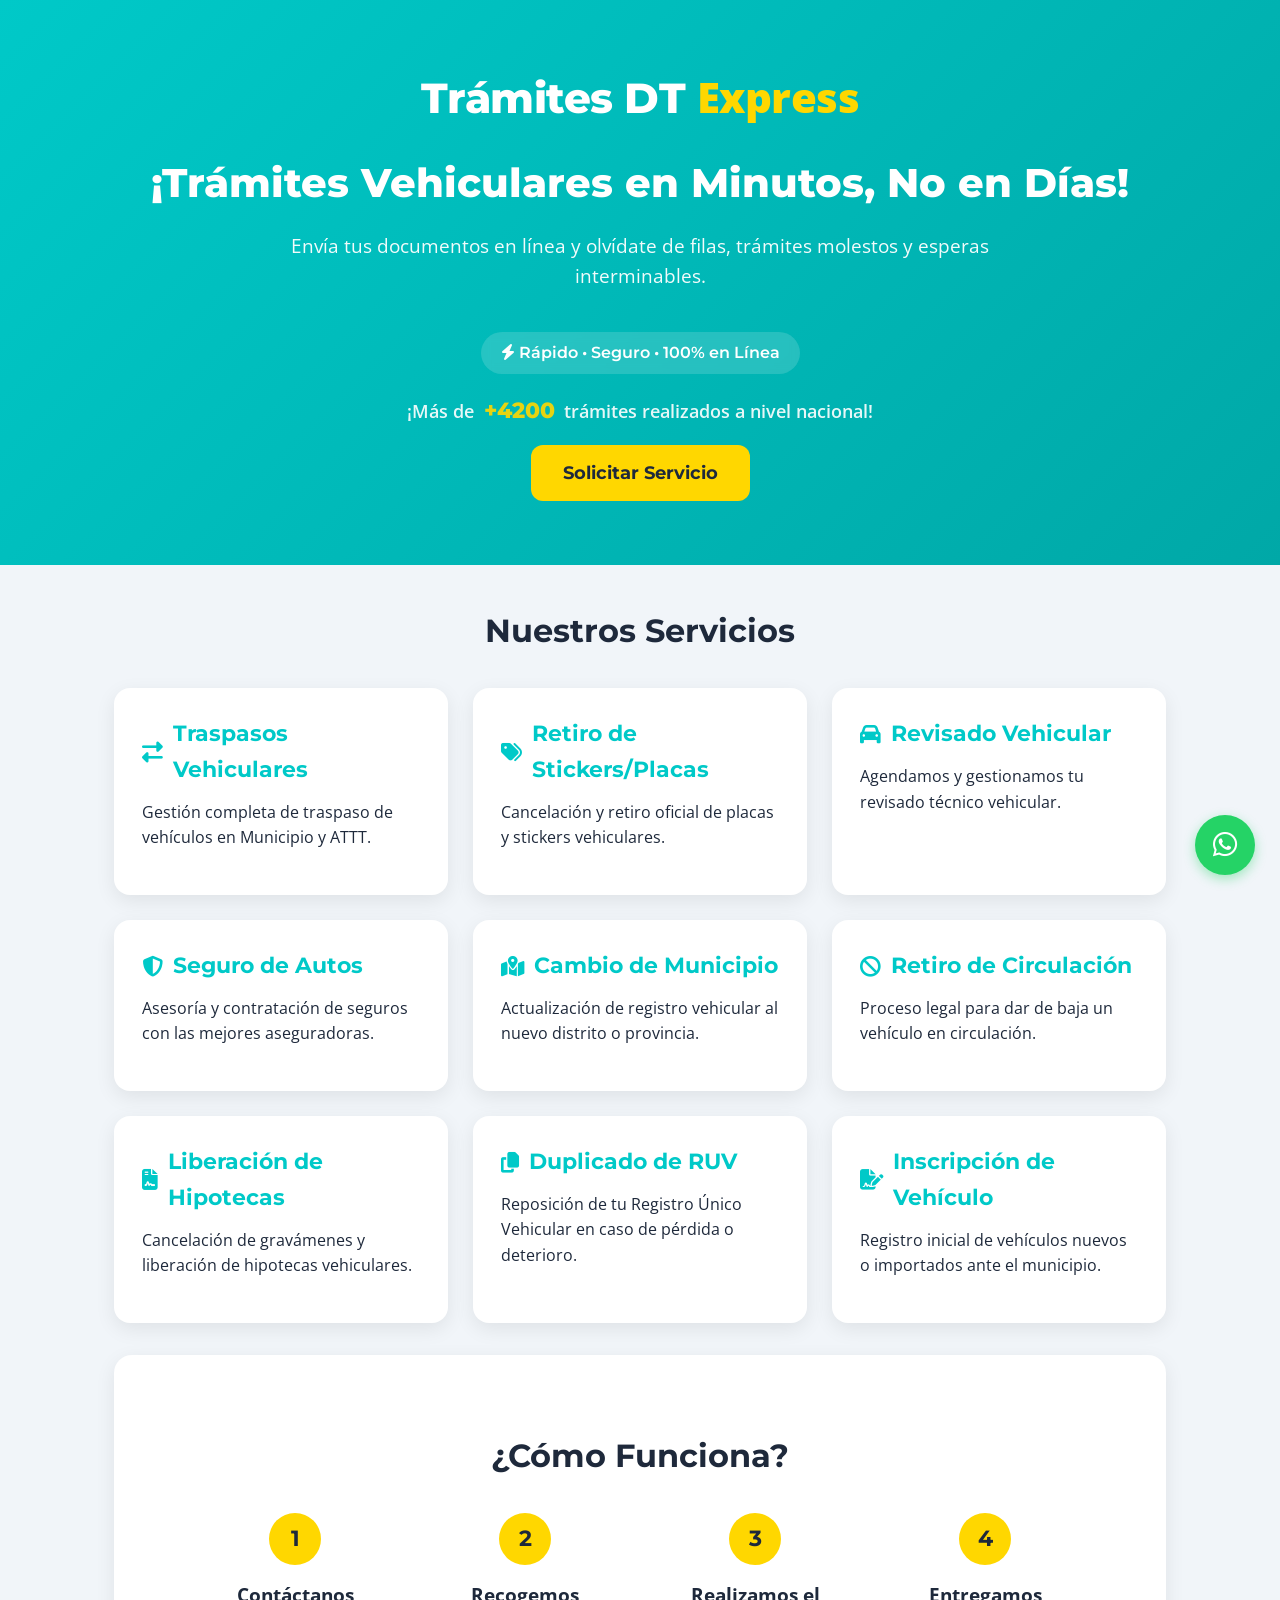
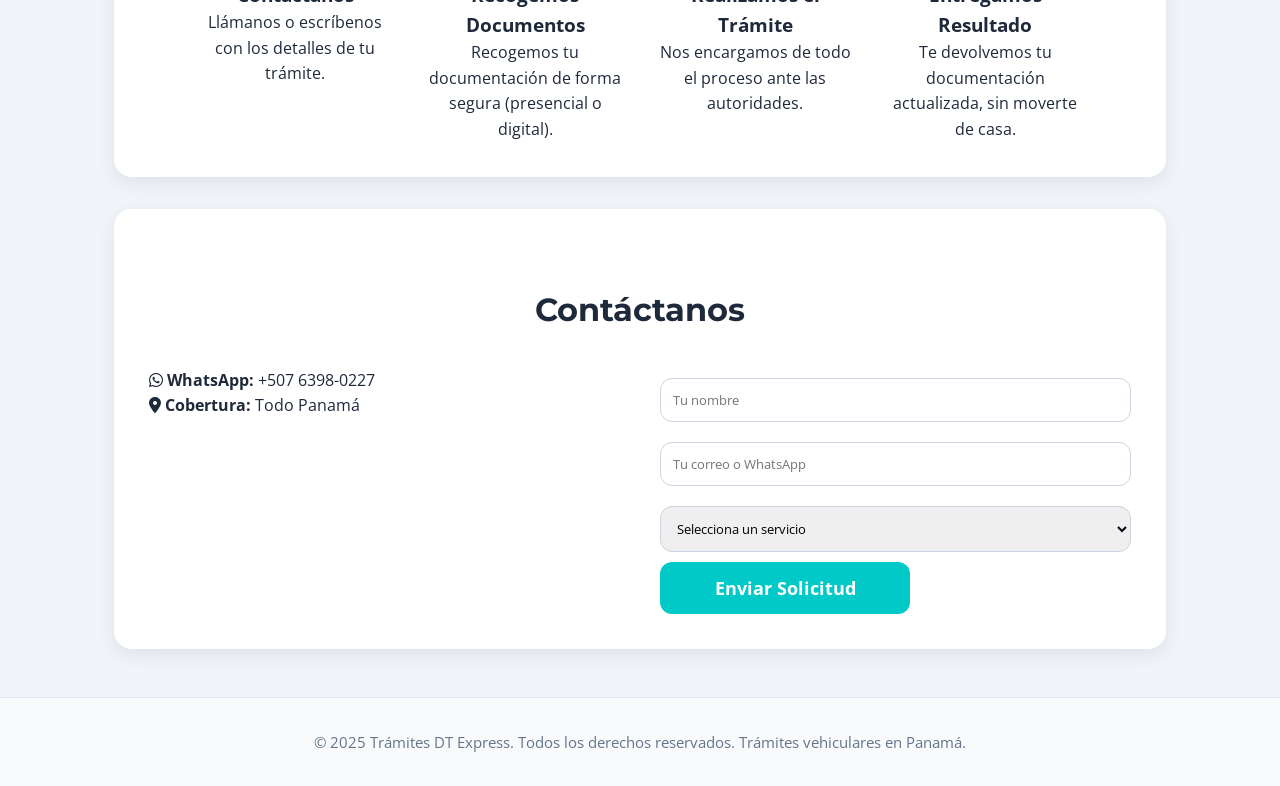
==== index.html @ 47219cec "Add files via upload" ====
<!DOCTYPE html>
<html lang="es">
<head>
  <meta charset="UTF-8" />
  <meta name="viewport" content="width=device-width, initial-scale=1.0"/>
  <title>Trámites DT Express – Rápidos, Seguros y 100% en Línea</title>
  <meta name="description" content="Servicios de trámites vehiculares en Panamá: traspasos, placas, seguros, cambio de municipio y más. Todo en línea.">
  <link rel="stylesheet" href="https://cdnjs.cloudflare.com/ajax/libs/font-awesome/6.5.0/css/all.min.css">
  <link href="https://fonts.googleapis.com/css2?family=Montserrat:wght@700;800&family=Open+Sans:wght@400;600&display=swap" rel="stylesheet">
  <link rel="stylesheet" href="assets/css/style.css">
</head>
<body>

  <!-- Hero Section -->
  <section class="hero">
    <div class="logo">Trámites DT <span>Express</span></div>
    <h1>¡Trámites Vehiculares en Minutos, No en Días!</h1>
    <p>Envía tus documentos en línea y olvídate de filas, trámites molestos y esperas interminables.</p>
    <div class="slogan">
      <i class="fas fa-bolt"></i> Rápido • Seguro • 100% en Línea
    </div>
    <div class="contador-tramites">
      ¡Más de <span id="contador" class="contador-numero">0</span> trámites realizados a nivel nacional!
    </div>
    <a href="#contacto" class="btn-primary">Solicitar Servicio</a>
  </section>

  <div class="container">

    <!-- Servicios -->
    <section id="servicios">
      <h2 class="section-title">Nuestros Servicios</h2>
      <div class="servicios-grid">
        <div class="servicio-card" tabindex="0">
          <h3><i class="fas fa-exchange-alt"></i> Traspasos Vehiculares</h3>
          <p>Gestión completa de traspaso de vehículos en Municipio y ATTT.</p>
          <div class="servicio-detalles">
            <p><strong>Costo:</strong> $175.00</p>
            <p><strong>Requisitos:</strong> Cédula del vendedor y comprador, Registro Único Vehicular original, Revisado Vehicular vigente, pago de impuestos al día.</p>
            <p class="nota-provincia">Los precios pueden variar ligeramente dependiendo de la provincia solicitada.</p>
            <a href="#" class="btn-whatsapp-servicio" data-servicio="Traspasos Vehiculares">Solicitar este servicio</a>
          </div>
        </div>

        <div class="servicio-card" tabindex="0">
          <h3><i class="fas fa-tags"></i> Retiro de Stickers/Placas</h3>
          <p>Cancelación y retiro oficial de placas y stickers vehiculares.</p>
          <div class="servicio-detalles">
            <p><strong>Costo:</strong> $25.00</p>
            <p><strong>Requisitos:</strong> Cédula de propietario y revisado vigente. En caso de no contar con el revisado vigente, le ofrecemos este servicio.</p>
            <a href="#" class="btn-whatsapp-servicio" data-servicio="Retiro de Stickers/Placas">Solicitar este servicio</a>
          </div>
        </div>

        <div class="servicio-card" tabindex="0">
          <h3><i class="fas fa-car"></i> Revisado Vehicular</h3>
          <p>Agendamos y gestionamos tu revisado técnico vehicular.</p>
          <div class="servicio-detalles">
            <p><strong>Costo:</strong> Desde $25.00 según modelo de vehículo</p>
            <p><strong>Requisitos:</strong> Cédula, registro vehicular, póliza de seguro.</p>
            <p class="nota-provincia">Los precios pueden variar ligeramente dependiendo de la provincia solicitada.</p>
            <a href="#" class="btn-whatsapp-servicio" data-servicio="Revisado Vehicular">Solicitar este servicio</a>
          </div>
        </div>

        <div class="servicio-card" tabindex="0">
          <h3><i class="fas fa-shield-alt"></i> Seguro de Autos</h3>
          <p>Asesoría y contratación de seguros con las mejores aseguradoras.</p>
          <div class="servicio-detalles">
            <p><strong>Costo:</strong> Desde $80.00</p>
            <p><strong>Requisitos:</strong> Copia de Registro Vehicular y Cédula de Propietario.</p>
            <a href="#" class="btn-whatsapp-servicio" data-servicio="Seguro de Autos">Solicitar este servicio</a>
          </div>
        </div>

        <div class="servicio-card" tabindex="0">
          <h3><i class="fas fa-map-marked-alt"></i> Cambio de Municipio</h3>
          <p>Actualización de registro vehicular al nuevo distrito o provincia.</p>
          <div class="servicio-detalles">
            <p><strong>Costo:</strong> $250.00</p>
            <p><strong>Requisitos:</strong> Registro Único Vehicular, cédula de propietario, revisado vigente, paz y salvo de municipio.</p>
            <p class="nota-provincia">Los precios pueden variar ligeramente dependiendo de la provincia solicitada.</p>
            <a href="#" class="btn-whatsapp-servicio" data-servicio="Cambio de Municipio">Solicitar este servicio</a>
          </div>
        </div>

        <div class="servicio-card" tabindex="0">
          <h3><i class="fas fa-ban"></i> Retiro de Circulación</h3>
          <p>Proceso legal para dar de baja un vehículo en circulación.</p>
          <div class="servicio-detalles">
            <p><strong>Costo:</strong> Desde $220.00</p>
            <p><strong>Requisitos:</strong> Cédula del propietario, Registro Único Vehicular, último revisado, placa del automóvil.</p>
            <p class="nota-provincia">Los precios pueden variar ligeramente dependiendo de la provincia solicitada.</p>
            <a href="#" class="btn-whatsapp-servicio" data-servicio="Retiro de Circulación">Solicitar este servicio</a>
          </div>
        </div>

        <div class="servicio-card" tabindex="0">
          <h3><i class="fas fa-file-contract"></i> Liberación de Hipotecas</h3>
          <p>Cancelación de gravámenes y liberación de hipotecas vehiculares.</p>
          <div class="servicio-detalles">
            <p><strong>Costo:</strong> $185.00</p>
            <p><strong>Requisitos:</strong> Registro vehicular, cédula de propietario del vehículo, cartas dirigidas a Municipio y A.T.T.T. de cancelación bancaria, cédula de representante legal de la entidad bancaria, revisado vigente y tarjeta de traspaso.</p>
            <p class="nota-provincia">Los precios pueden variar ligeramente dependiendo de la provincia solicitada.</p>
            <a href="#" class="btn-whatsapp-servicio" data-servicio="Liberación de Hipotecas">Solicitar este servicio</a>
          </div>
        </div>

        <div class="servicio-card" tabindex="0">
          <h3><i class="fas fa-copy"></i> Duplicado de RUV</h3>
          <p>Reposición de tu Registro Único Vehicular en caso de pérdida o deterioro.</p>
          <div class="servicio-detalles">
            <p><strong>Costo:</strong> $80.00</p>
            <p><strong>Requisitos:</strong> Cédula de propietario, revisado vigente.</p>
            <p class="nota-provincia">Los precios pueden variar ligeramente dependiendo de la provincia solicitada.</p>
            <a href="#" class="btn-whatsapp-servicio" data-servicio="Duplicado de RUV">Solicitar este servicio</a>
          </div>
        </div>

        <div class="servicio-card" tabindex="0">
          <h3><i class="fas fa-file-signature"></i> Inscripción de Vehículo</h3>
          <p>Registro inicial de vehículos nuevos o importados ante el municipio.</p>
          <div class="servicio-detalles">
            <p><strong>Costo:</strong> Desde $280.00</p>
            <p><strong>Requisitos:</strong> Factura de compra, cédula del propietario, revisado vehicular vigente, póliza de seguro vigente, certificado de origen (si es importado) y paz y salvo del municipio anterior (si aplica).</p>
            <p class="nota-provincia">Los precios pueden variar ligeramente dependiendo de la provincia solicitada.</p>
            <a href="#" class="btn-whatsapp-servicio" data-servicio="Inscripción de Vehículo">Solicitar este servicio</a>
          </div>
        </div>
      </div>
    </section>

    <!-- Cómo Funciona -->
    <section class="proceso-section">
      <h2 class="section-title">¿Cómo Funciona?</h2>
      <div class="pasos">
        <div class="paso">
          <div class="paso-numero">1</div>
          <h3>Contáctanos</h3>
          <p>Llámanos o escríbenos con los detalles de tu trámite.</p>
        </div>
        <div class="paso">
          <div class="paso-numero">2</div>
          <h3>Recogemos Documentos</h3>
          <p>Recogemos tu documentación de forma segura (presencial o digital).</p>
        </div>
        <div class="paso">
          <div class="paso-numero">3</div>
          <h3>Realizamos el Trámite</h3>
          <p>Nos encargamos de todo el proceso ante las autoridades.</p>
        </div>
        <div class="paso">
          <div class="paso-numero">4</div>
          <h3>Entregamos Resultado</h3>
          <p>Te devolvemos tu documentación actualizada, sin moverte de casa.</p>
        </div>
      </div>
    </section>

    <!-- Contacto -->
    <section id="contacto" class="contacto-section">
      <h2 class="section-title">Contáctanos</h2>
      <div class="contacto-contenido">
        <div class="info-contacto">
          <p><i class="fab fa-whatsapp"></i> <strong>WhatsApp:</strong> +507 6398-0227</p>
          <p><i class="fas fa-map-marker-alt"></i> <strong>Cobertura:</strong> Todo Panamá</p>
        </div>
        <form class="formulario">
          <input type="text" placeholder="Tu nombre" required>
          <input type="email" placeholder="Tu correo o WhatsApp" required>
          <select required>
            <option value="" disabled selected>Selecciona un servicio</option>
            <option>Traspaso Vehicular</option>
            <option>Retiro de Placas</option>
            <option>Revisado Vehicular</option>
            <option>Seguro de Auto</option>
            <option>Cambio de Municipio</option>
            <option>Retiro de Circulación</option>
            <option>Liberación de Hipoteca</option>
            <option>Duplicado de RUV</option>
            <option>Inscripción de Vehículo</option>
          </select>
          <button type="submit">Enviar Solicitud</button>
        </form>
      </div>
    </section>

  </div>

  <footer>
    <p>&copy; 2025 Trámites DT Express. Todos los derechos reservados. Trámites vehiculares en Panamá.</p>
  </footer>

  <!-- Botón flotante de WhatsApp -->
  <div class="whatsapp-flotante">
    <a href="https://wa.me/50763980227" target="_blank" aria-label="Contáctanos por WhatsApp">
      <i class="fab fa-whatsapp"></i>
    </a>
  </div>

  <script src="assets/js/main.js"></script>
</body>
</html>
---- assets/css/style.css ----
* {
  margin: 0;
  padding: 0;
  box-sizing: border-box;
  font-family: 'Open Sans', Tahoma, Geneva, Verdana, sans-serif;
}

:root {
  --turquesa: #00C9C8;
  --turquesa-oscuro: #00a8a7;
  --amarillo: #FFD700;
  --light-bg: #f8fafc;
  --text: #1e293b;
  --gray: #64748b;
}

body {
  background-color: #f1f5f9;
  color: var(--text);
  line-height: 1.6;
}

.hero {
  background: linear-gradient(135deg, var(--turquesa), var(--turquesa-oscuro));
  color: white;
  padding: 4rem 2rem;
  text-align: center;
}

.hero h1 {
  font-size: 2.5rem;
  margin-bottom: 1rem;
  font-weight: 800;
  font-family: 'Montserrat', sans-serif;
}

.hero p {
  font-size: 1.2rem;
  max-width: 700px;
  margin: 0 auto 1.5rem;
  opacity: 0.95;
}

.slogan {
  background: rgba(255,255,255,0.15);
  display: inline-block;
  padding: 8px 20px;
  border-radius: 30px;
  margin-top: 1rem;
  font-weight: 600;
  backdrop-filter: blur(4px);
  font-family: 'Montserrat', sans-serif;
}

.contador-tramites {
  margin-top: 1.2rem;
  font-size: 1.1rem;
  font-weight: 600;
  opacity: 0.9;
}

.contador-numero {
  font-family: 'Montserrat', sans-serif;
  font-weight: 800;
  font-size: 1.4rem;
  color: var(--amarillo);
  display: inline-block;
  min-width: 80px;
}

.logo {
  font-size: 2.6rem;
  font-weight: 800;
  letter-spacing: -0.5px;
  margin-bottom: 1.2rem;
  font-family: 'Montserrat', sans-serif;
}
.logo span {
  color: var(--amarillo);
}

.container {
  max-width: 1100px;
  margin: 2.5rem auto;
  padding: 0 1.5rem;
}

.section-title {
  text-align: center;
  font-size: 2rem;
  margin: 2.5rem 0 2rem;
  color: var(--text);
  font-family: 'Montserrat', sans-serif;
}

.servicios-grid {
  display: grid;
  grid-template-columns: repeat(auto-fit, minmax(280px, 1fr));
  gap: 25px;
}

.servicio-card {
  background: white;
  padding: 28px;
  border-radius: 16px;
  box-shadow: 0 6px 20px rgba(0,0,0,0.08);
  cursor: pointer;
  transition: all 0.3s ease;
  position: relative;
}

.servicio-card:hover {
  transform: translateY(-8px);
  box-shadow: 0 10px 25px rgba(0,0,0,0.12);
}

.servicio-card h3 {
  color: var(--turquesa);
  margin-bottom: 12px;
  font-size: 1.4rem;
  font-family: 'Montserrat', sans-serif;
  display: flex;
  align-items: center;
  gap: 10px;
}

.servicio-card h3 i {
  font-size: 1.3rem;
}

.servicio-card p:not(.servicio-detalles *) {
  color: var(--text);
  margin-bottom: 16px;
}

.servicio-detalles {
  margin-top: 18px;
  padding-top: 18px;
  border-top: 1px dashed #e2e8f0;
  display: none;
  animation: fadeIn 0.4s ease;
}

.servicio-card.activo .servicio-detalles {
  display: block;
}

.nota-provincia {
  font-size: 0.85rem;
  color: var(--gray);
  font-style: italic;
  margin-top: 10px;
}

.btn-whatsapp-servicio {
  display: inline-block;
  background-color: #25D366;
  color: white;
  padding: 8px 16px;
  border-radius: 8px;
  text-decoration: none;
  font-size: 0.95rem;
  margin-top: 12px;
  font-weight: 600;
  transition: background 0.3s;
}

.btn-whatsapp-servicio:hover {
  background-color: #128C7E;
  color: white;
}

@keyframes fadeIn {
  from { opacity: 0; transform: translateY(15px); }
  to { opacity: 1; transform: translateY(0); }
}

.btn-primary {
  background: var(--amarillo);
  color: var(--text);
  border: none;
  padding: 14px 32px;
  border-radius: 12px;
  font-weight: 700;
  font-size: 1.1rem;
  cursor: pointer;
  font-family: 'Montserrat', sans-serif;
  text-decoration: none;
  display: inline-block;
  margin-top: 1rem;
  transition: all 0.3s;
}

.btn-primary:hover {
  background: #e6c200;
  transform: scale(1.03);
}

.proceso-section {
  background: white;
  padding: 35px;
  border-radius: 18px;
  box-shadow: 0 6px 20px rgba(0,0,0,0.08);
  margin-top: 2rem;
}

.pasos {
  display: flex;
  flex-wrap: wrap;
  justify-content: center;
  gap: 30px;
  margin-top: 25px;
}

.paso {
  text-align: center;
  max-width: 200px;
}

.paso-numero {
  width: 52px;
  height: 52px;
  background: var(--amarillo);
  color: var(--text);
  border-radius: 50%;
  display: flex;
  align-items: center;
  justify-content: center;
  font-weight: bold;
  margin: 0 auto 15px;
  font-size: 1.4rem;
  font-family: 'Montserrat', sans-serif;
}

.contacto-section {
  background: white;
  padding: 35px;
  border-radius: 18px;
  box-shadow: 0 6px 20px rgba(0,0,0,0.08);
  margin-top: 2rem;
}

.contacto-contenido {
  display: flex;
  flex-wrap: wrap;
  gap: 40px;
}

.info-contacto, .formulario {
  flex: 1;
  min-width: 280px;
}

.formulario input,
.formulario select,
.formulario textarea {
  width: 100%;
  padding: 12px;
  margin: 10px 0;
  border: 1px solid #cbd5e1;
  border-radius: 12px;
  font-family: 'Open Sans', sans-serif;
}

.formulario button {
  background: var(--turquesa);
  color: white;
  border: none;
  padding: 14px;
  border-radius: 12px;
  font-weight: 700;
  cursor: pointer;
  font-size: 1.1rem;
  width: 100%;
  max-width: 250px;
  transition: background 0.3s;
}

.formulario button:hover {
  background: var(--turquesa-oscuro);
}

footer {
  text-align: center;
  padding: 2rem;
  color: var(--gray);
  font-size: 0.95rem;
  background: #f8fafc;
  border-top: 1px solid #e2e8f0;
  margin-top: 3rem;
}

.whatsapp-flotante {
  position: fixed;
  bottom: 25px;
  right: 25px;
  z-index: 1000;
}

.whatsapp-flotante a {
  display: flex;
  align-items: center;
  justify-content: center;
  width: 60px;
  height: 60px;
  background-color: #25D366;
  color: white;
  border-radius: 50%;
  font-size: 28px;
  text-decoration: none;
  box-shadow: 0 4px 12px rgba(37, 211, 102, 0.4);
  transition: all 0.3s ease;
}

.whatsapp-flotante a:hover {
  transform: scale(1.1);
  box-shadow: 0 6px 16px rgba(37, 211, 102, 0.6);
}

@media (max-width: 768px) {
  .hero h1 { font-size: 2rem; }
  .hero p { font-size: 1rem; }
  .contador-numero { font-size: 1.25rem; }
  .pasos, .contacto-contenido {
    flex-direction: column;
    align-items: center;
  }
  .btn-primary { padding: 12px 28px; }
  .whatsapp-flotante {
    bottom: 15px;
    right: 15px;
  }
  .whatsapp-flotante a {
    width: 55px;
    height: 55px;
    font-size: 24px;
  }
}
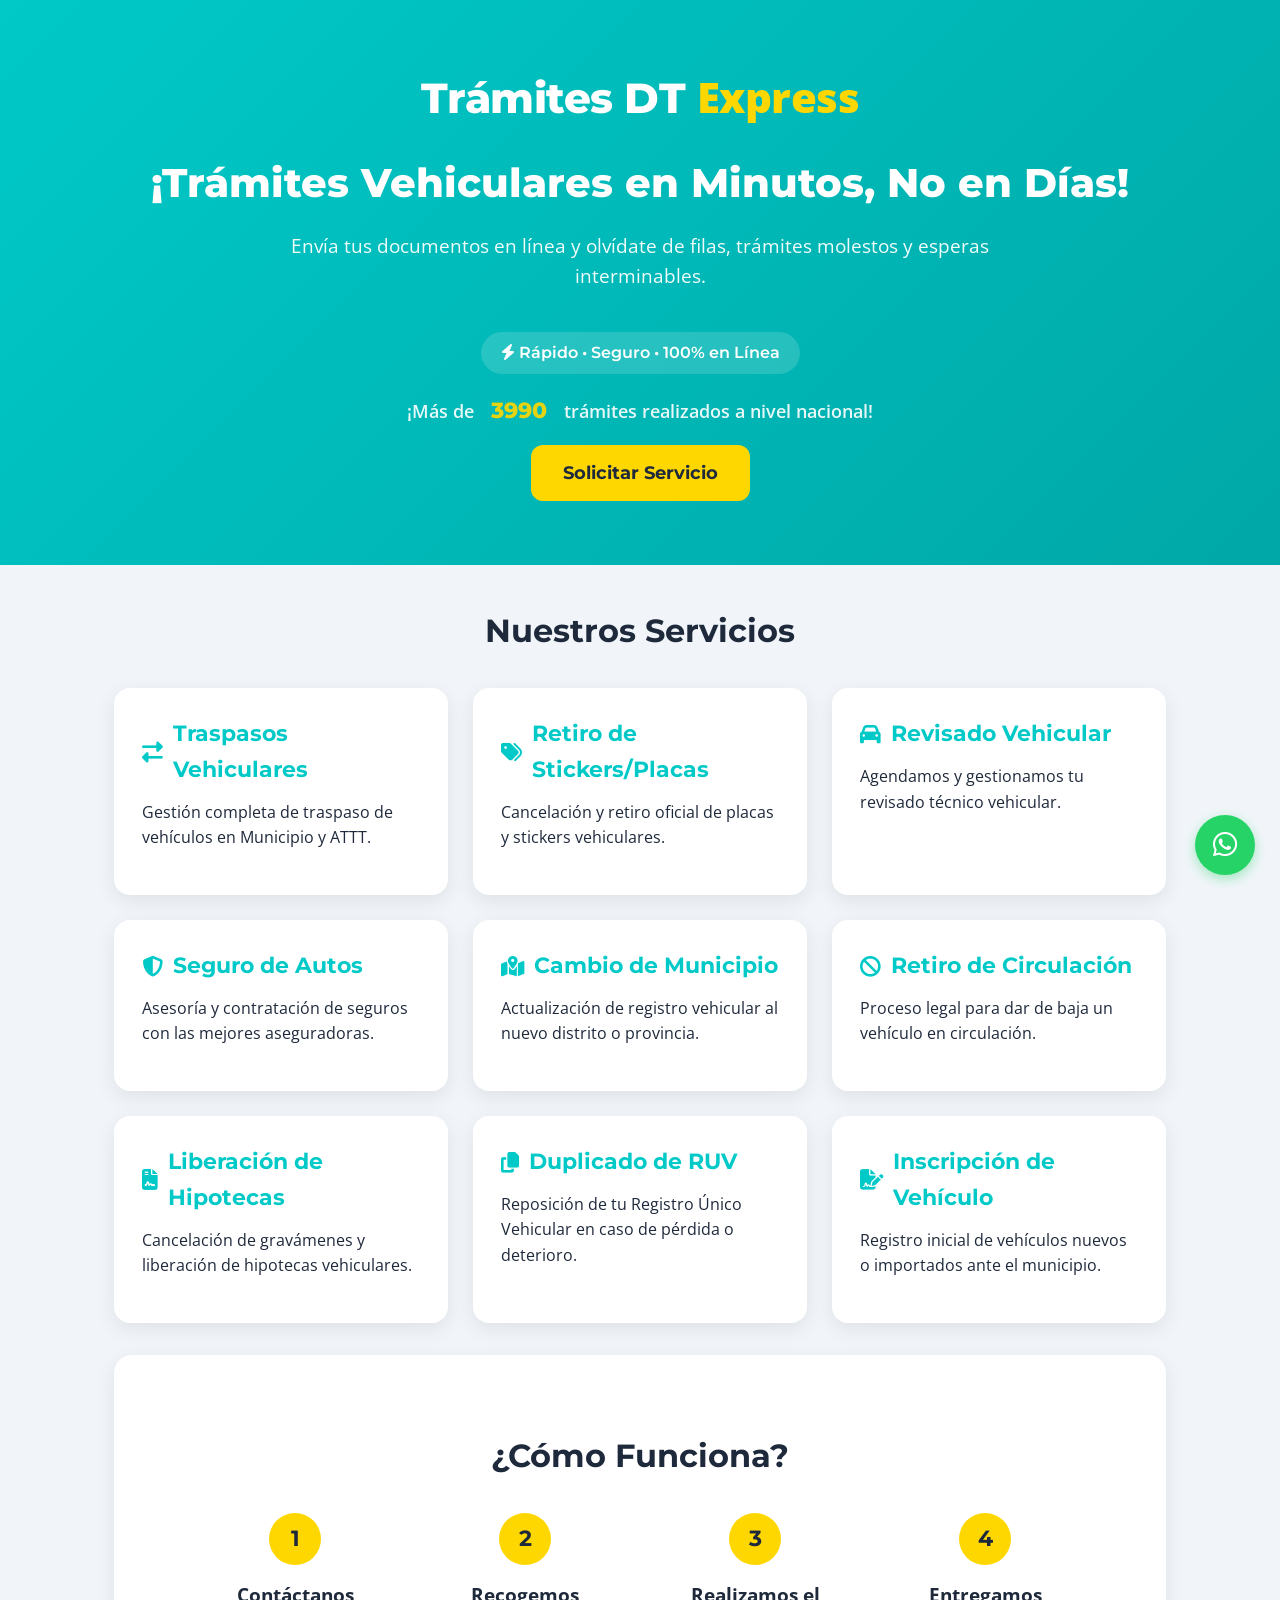
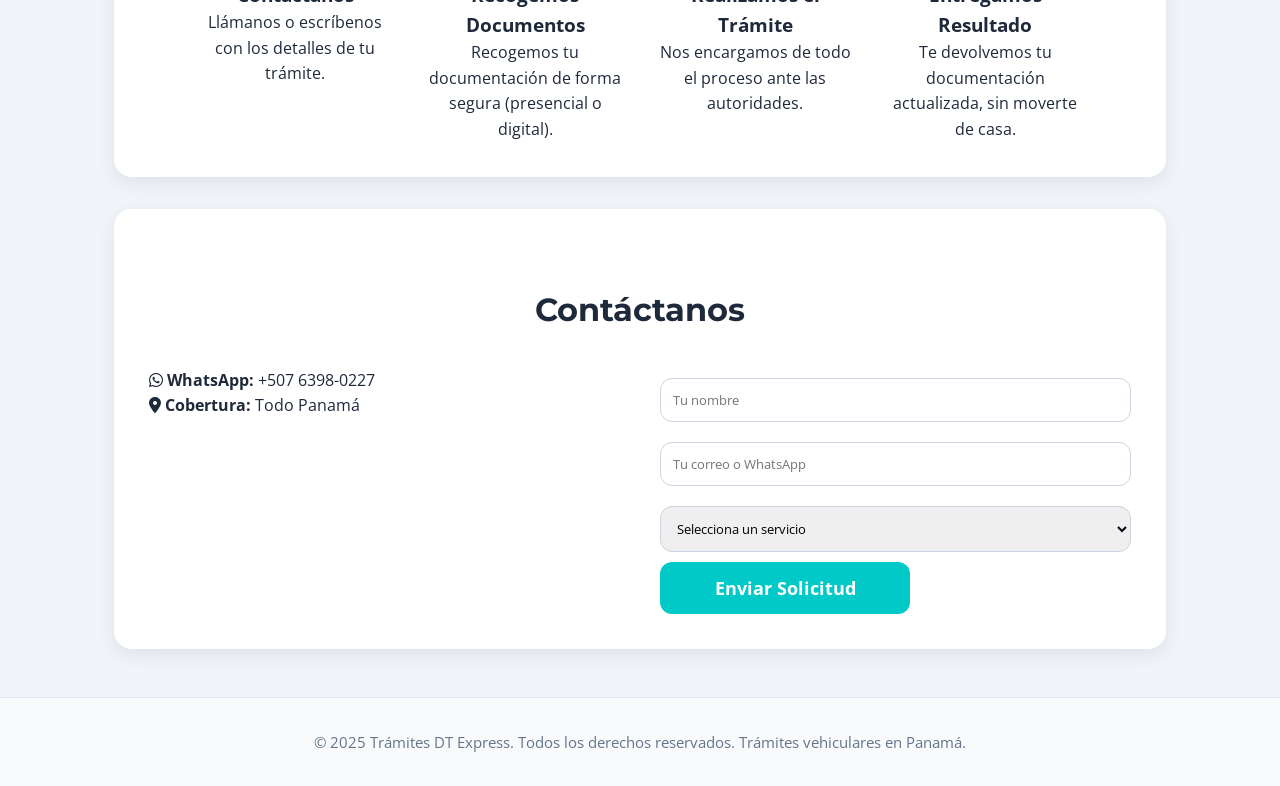
==== commit 7e8b110f: "Update index.html" ====
--- a/index.html
+++ b/index.html
@@ -9,6 +9,7 @@
   <link href="https://fonts.googleapis.com/css2?family=Montserrat:wght@700;800&family=Open+Sans:wght@400;600&display=swap" rel="stylesheet">
   <link rel="stylesheet" href="assets/css/style.css">
 </head>
+  <meta 
 <body>
 
   <!-- Hero Section -->
@@ -200,4 +201,6 @@
 
   <script src="assets/js/main.js"></script>
 </body>
-</html>+
+</html>
+
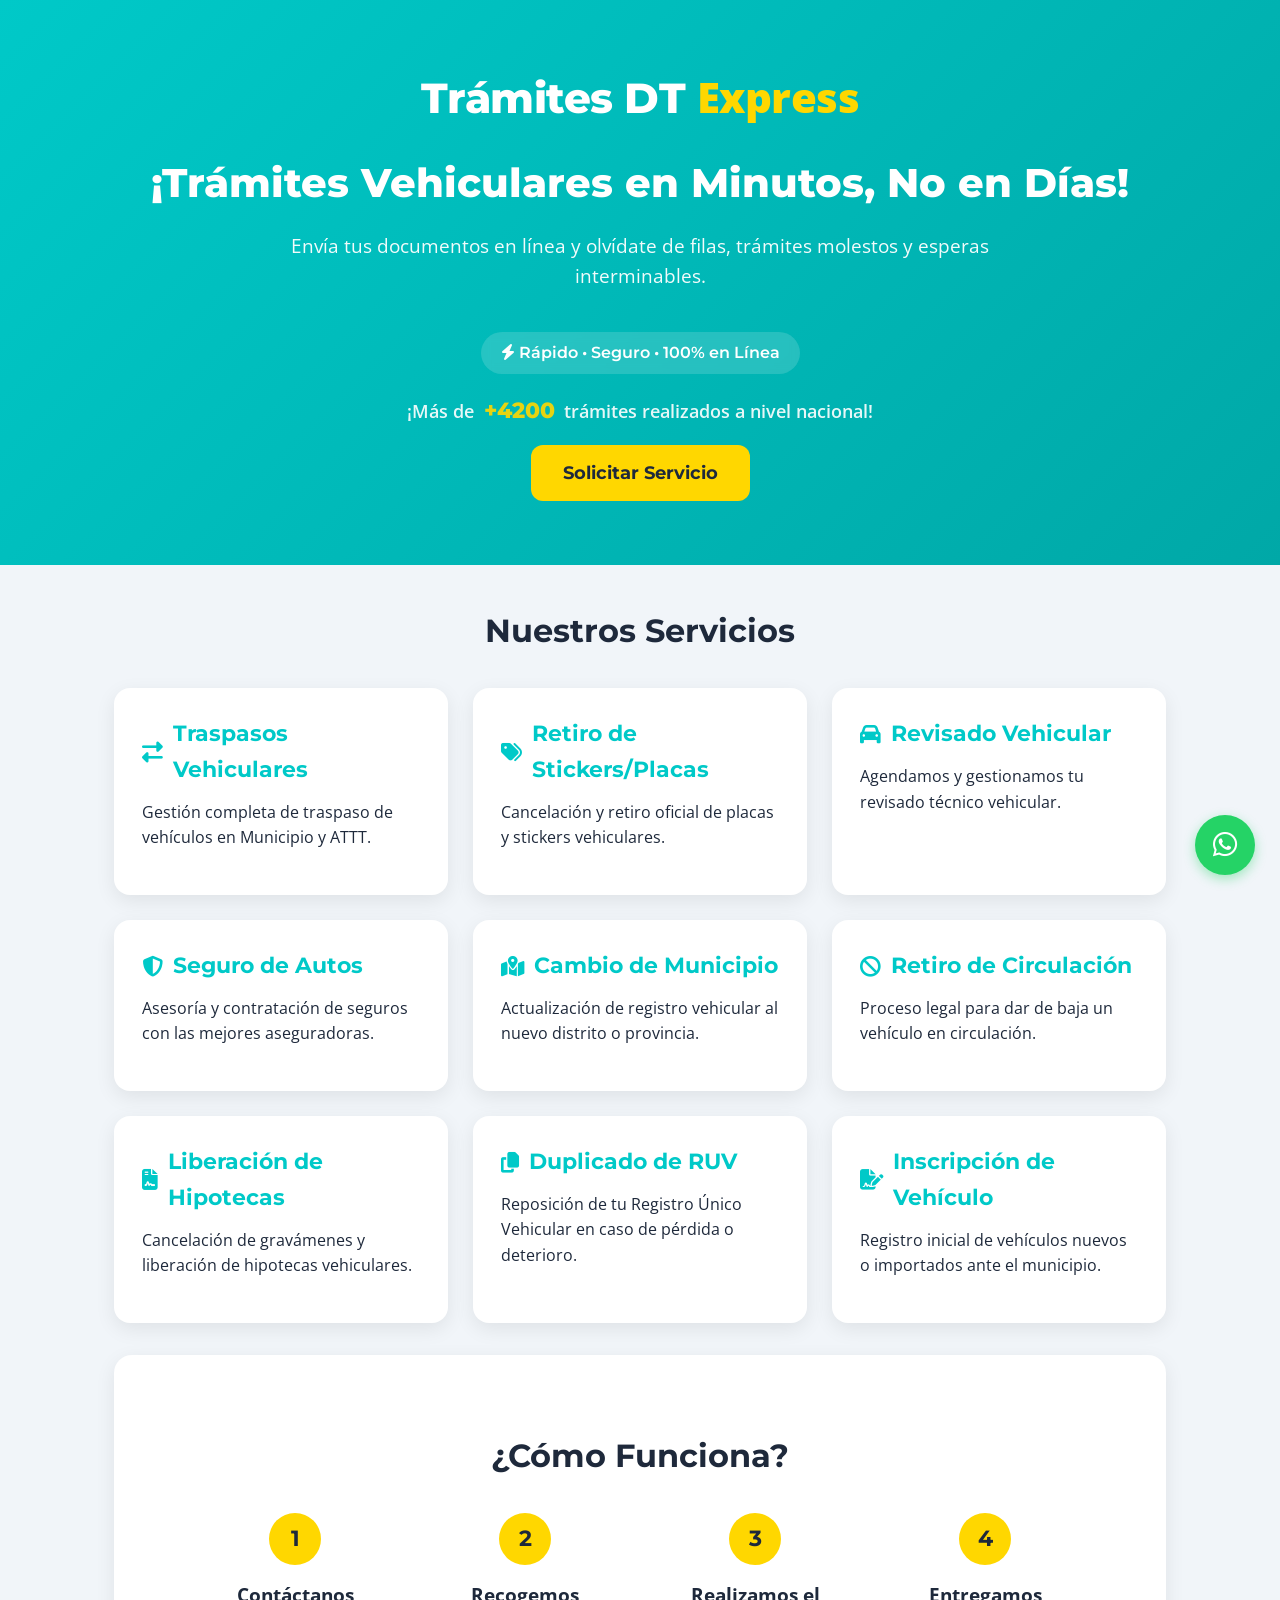
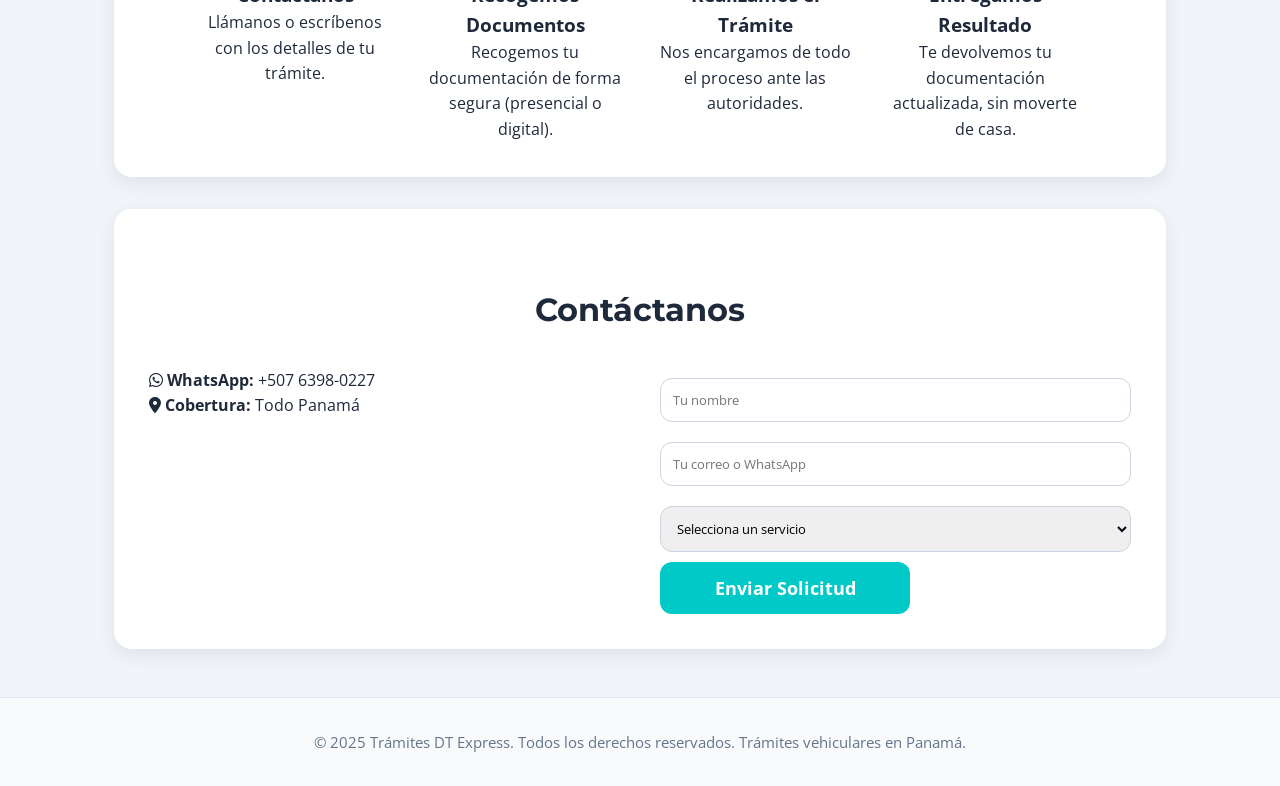
==== commit aad90c6b: "Add files via upload" ====
--- a/index.html
+++ b/index.html
@@ -3,13 +3,40 @@
 <head>
   <meta charset="UTF-8" />
   <meta name="viewport" content="width=device-width, initial-scale=1.0"/>
-  <title>Trámites DT Express – Rápidos, Seguros y 100% en Línea</title>
-  <meta name="description" content="Servicios de trámites vehiculares en Panamá: traspasos, placas, seguros, cambio de municipio y más. Todo en línea.">
+  <title>Trámites Vehiculares en Panamá | Trámites DT Express</title>
+<meta name="description" content="Traspasos, placas, seguros y más trámites vehiculares en Panamá. Servicio rápido, seguro y 100% en línea. Solicita tu trámite hoy mismo.">
+<meta name="keywords" content="trámites vehiculares Panamá, traspaso vehicular, seguro de autos, cambio de municipio, retiro de placas, liberación de hipoteca, revisado vehicular">
+<!-- Open Graph / Social -->
+<meta property="og:title" content="Trámites Vehiculares en Panamá | Trámites DT Express" />
+<meta property="og:description" content="Traspasos, placas, seguros y más trámites vehiculares en Panamá. 100% en línea y sin filas." />
+<meta property="og:image" content="https://tramitesdt-express-web.vercel.app/assets/img/og-image.jpg" />
+<meta property="og:url" content="https://tramitesdt-express-web.vercel.app/" />
+<meta property="og:type" content="website" />
+<meta name="twitter:card" content="summary_large_image" />
+<!-- Schema.org: Negocio Local -->
+<script type="application/ld+json">
+{
+  "@context": "https://schema.org",
+  "@type": "LocalBusiness",
+  "name": "Trámites DT Express",
+  "image": "https://tramitesdt-express-web.vercel.app/assets/img/logo.png",
+  "url": "https://tramitesdt-express-web.vercel.app/",
+  "telephone": "+50763980227",
+  "address": {
+    "@type": "PostalAddress",
+    "addressCountry": "PA",
+    "addressLocality": "Panamá"
+  },
+  "priceRange": "$$",
+  "description": "Servicios de trámites vehiculares en Panamá: traspasos, placas, seguros, cambio de municipio y más. 100% en línea."
+}
+</script>
+
   <link rel="stylesheet" href="https://cdnjs.cloudflare.com/ajax/libs/font-awesome/6.5.0/css/all.min.css">
   <link href="https://fonts.googleapis.com/css2?family=Montserrat:wght@700;800&family=Open+Sans:wght@400;600&display=swap" rel="stylesheet">
   <link rel="stylesheet" href="assets/css/style.css">
 </head>
-  <meta 
+<meta 
 <body>
 
   <!-- Hero Section -->
@@ -201,6 +228,4 @@
 
   <script src="assets/js/main.js"></script>
 </body>
-
-</html>
-
+</html>
